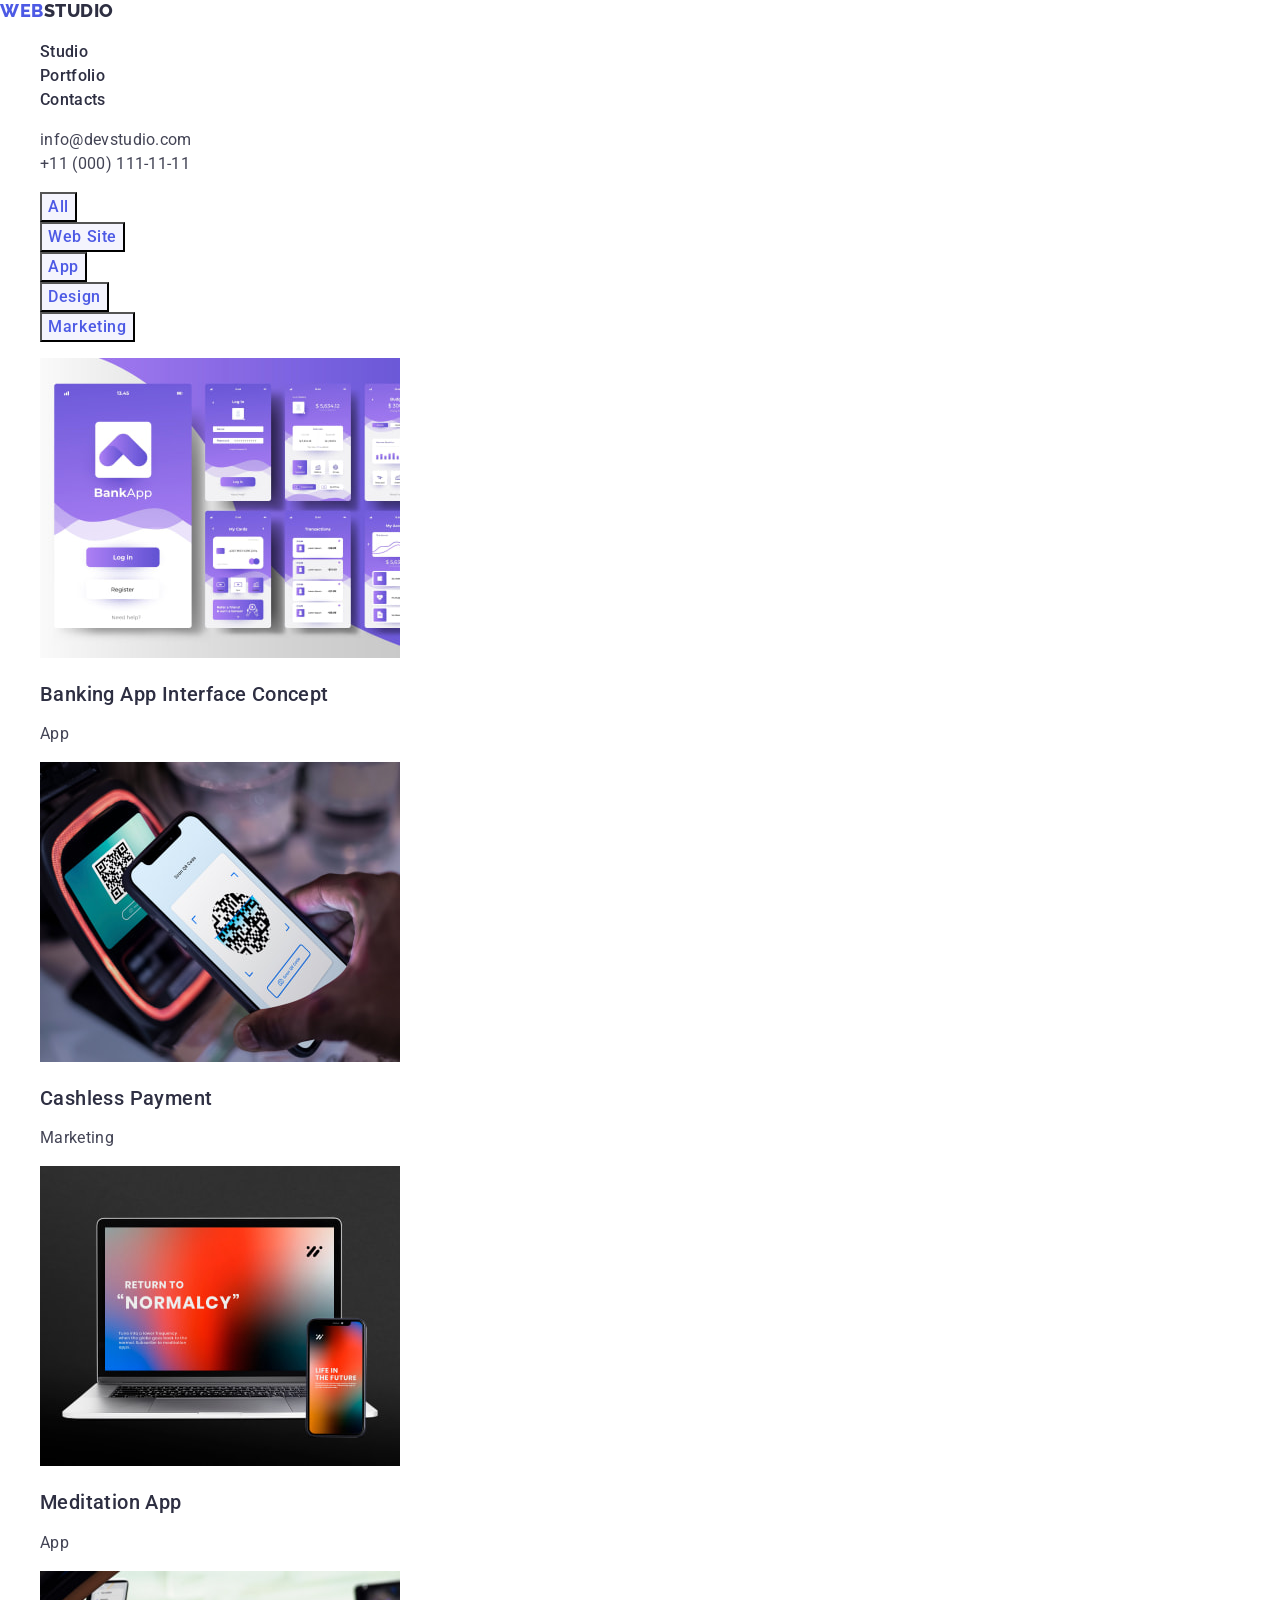
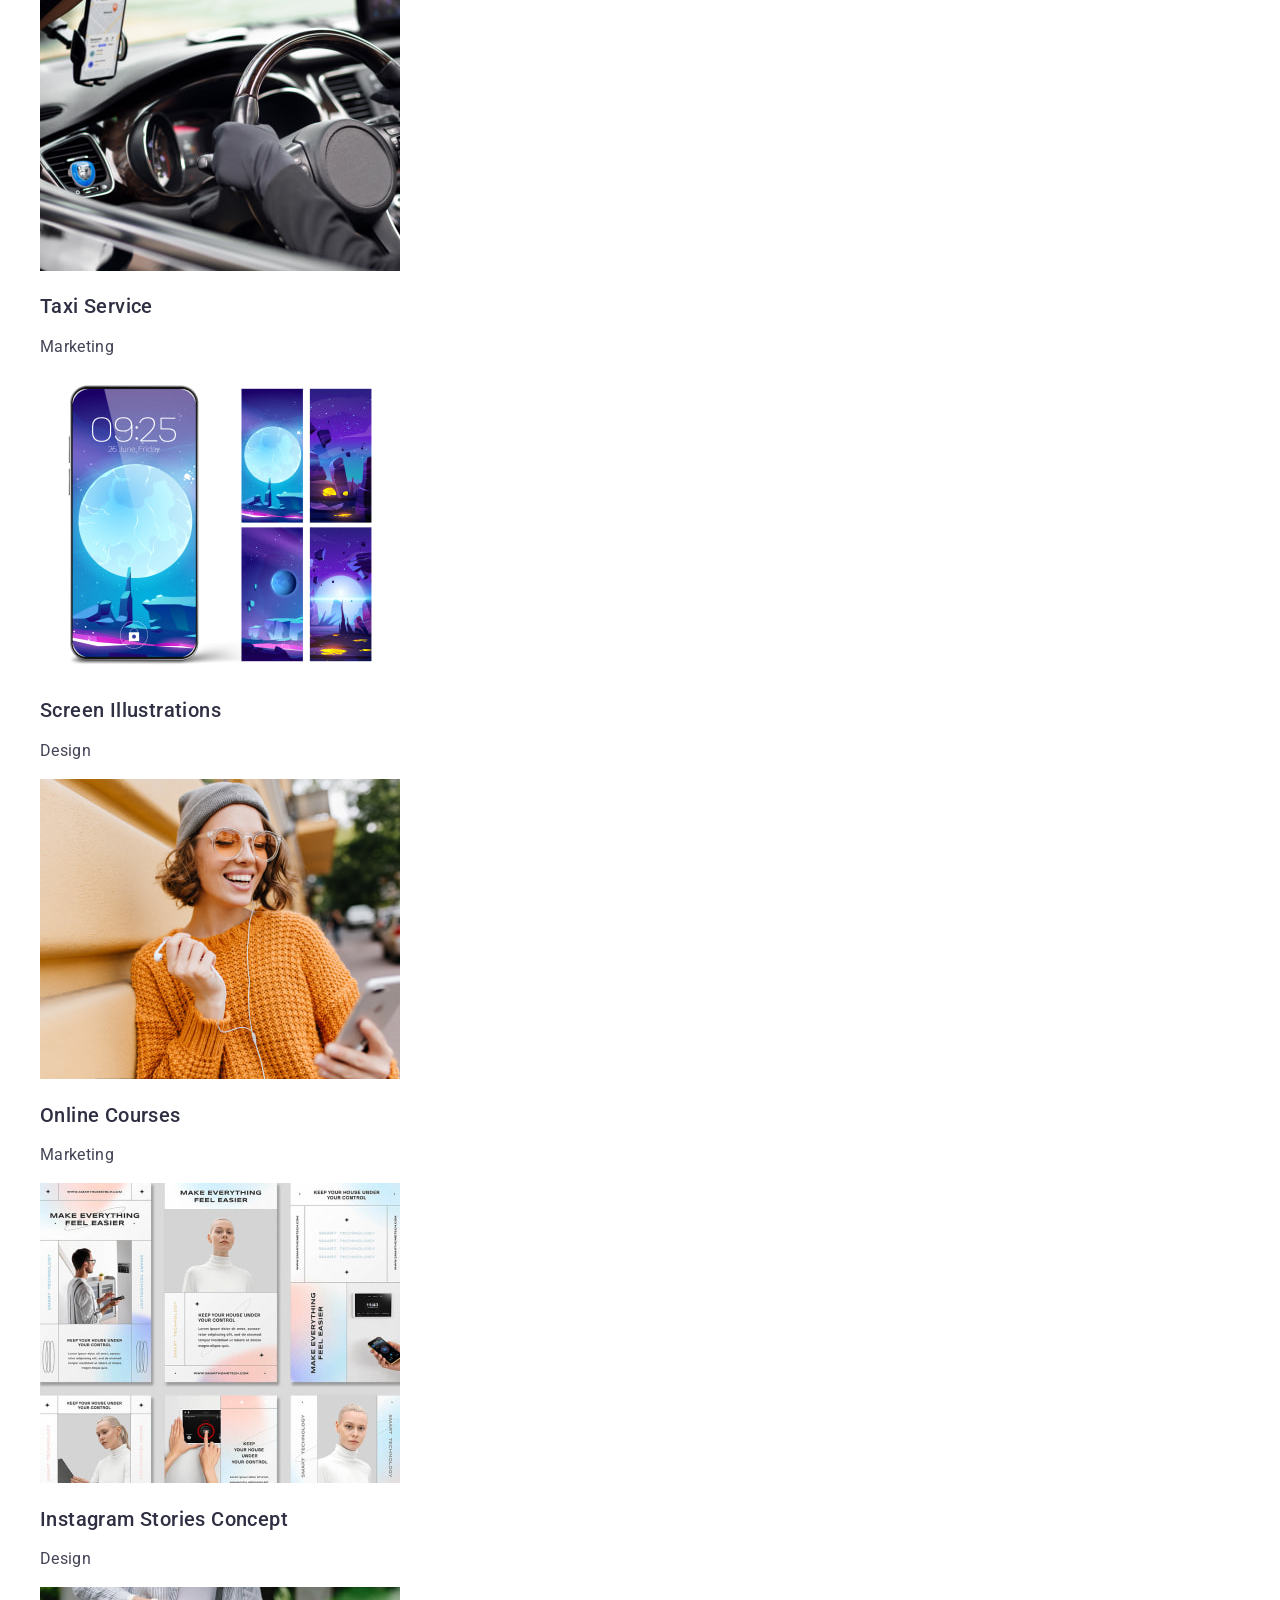
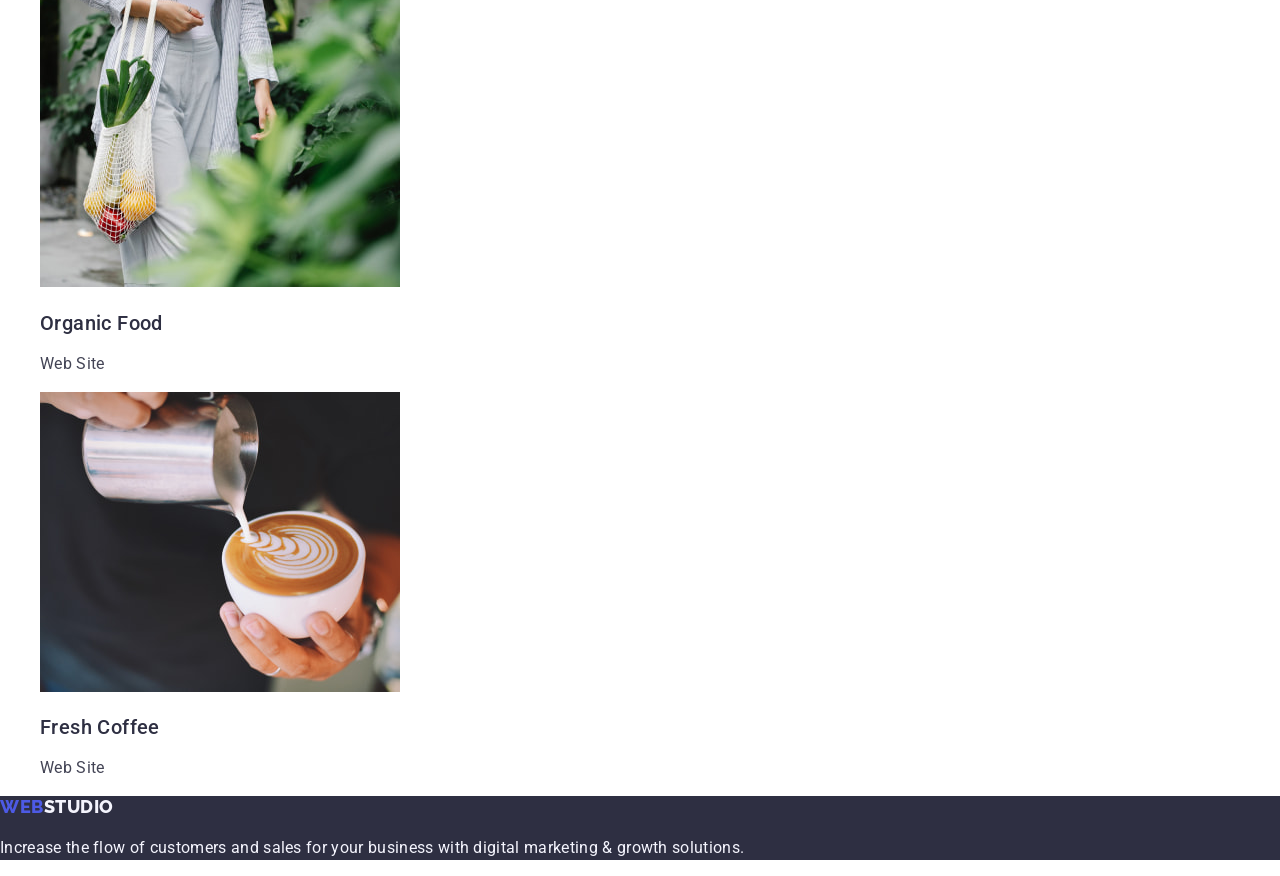
==== portfolio.html @ f087f3bf "Initial commit" ====
<!DOCTYPE html>
<html lang="en">
  <head>
    <meta charset="UTF-8" />
    <meta http-equiv="X-UA-Compatible" content="IE=edge" />
    <meta name="viewport" content="width=device-width, initial-scale=1.0" />
    <meta name="description" content="Effective Solutions for Your Business" />

    <!-- User fonts -->
    <link rel="preconnect" href="https://fonts.googleapis.com" />
    <link rel="preconnect" href="https://fonts.gstatic.com" crossorigin />
    <link
      href="https://fonts.googleapis.com/css2?family=Raleway:wght@800&family=Roboto:wght@400;500;700;900&display=swap"
      rel="stylesheet"
    />

    <!-- Normailzer -->
    <!-- Check !!! -->
    <link
      rel="stylesheet"
      href="https://cdn.jsdelivr.net/npm/modern-normalize@1.1.0/modern-normalize.min.css"
    />

    <!-- User styles -->
    <link rel="stylesheet" href="./css/styles.css" />
    <title>WebStudio</title>
  </head>

  <body>
    <!-- Header section-->
    <header class="header">
      <nav class="header-nav">
        <!-- Logo -->
        <a class="header-logo link" href="./index.html"
          >Web<span class="header-logo-accent">Studio</span></a
        >
        <!-- Menu -->
        <ul class="header-nav-list list">
          <li class="header-nav-item">
            <a class="header-nav-link link" href="./index.html">Studio</a>
          </li>
          <li class="header-nav-item">
            <a class="header-nav-link link" href="./portfolio.html"
              >Portfolio</a
            >
          </li>
          <li class="header-nav-item">
            <a class="header-nav-link link" href="">Contacts</a>
          </li>
        </ul>
      </nav>
      <!-- Contacts -->
      <address class="header-adress">
        <ul class="header-adress-list list">
          <li class="header-adress-item">
            <a class="header-adress-link link" href="mailto:info@devstudio.com"
              >info@devstudio.com</a
            >
          </li>
          <li class="header-adress-item">
            <a class="header-adress-link link" href="tel:+110001111111"
              >+11 (000) 111-11-11</a
            >
          </li>
        </ul>
      </address>
    </header>

    <main>
      <!-- Portfolio section -->
      <section class="portfolio">
        <h1 class="portfolio-title" hidden>Our portfolio</h1>
        <!-- Filter -->
        <ul class="filter-list list">
          <li class="filter-item">
            <button class="filter-button button" type="button">All</button>
          </li>
          <li class="filter-item">
            <button class="filter-button button" type="button">Web Site</button>
          </li>
          <li class="filter-item">
            <button class="filter-button button" type="button">App</button>
          </li>
          <li class="filter-item">
            <button class="filter-button button" type="button">Design</button>
          </li>
          <li class="filter-item">
            <button class="filter-button button" type="button">
              Marketing
            </button>
          </li>
        </ul>

        <!-- Cases -->
        <ul class="portfolio-list list">
          <!-- 1 -->
          <li class="portfolio-item">
            <a class="portfolio-link link" href="">
              <img
                class="portfolio-img"
                src="./images/portfolio/img-1.jpg"
                alt="Banking app interface concept"
                width="360"
                height="300"
              />
              <h2 class="portfolio-item-title">
                Banking App Interface Concept
              </h2>
              <p class="portfolio-item-text">App</p>
            </a>
          </li>
          <!-- 2 -->
          <li class="portfolio-item">
            <a class="portfolio-link link" href="">
              <img
                class="portfolio-img"
                src="./images/portfolio/img-2.jpg"
                alt="Scaning qr code for payment"
                width="360"
                height="300"
              />
              <h2 class="portfolio-item-title">Cashless Payment</h2>
              <p class="portfolio-item-text">Marketing</p>
            </a>
          </li>
          <!-- 3 -->
          <li class="portfolio-item">
            <a class="portfolio-link link" href="">
              <img
                class="portfolio-img"
                src="./images/portfolio/img-3.jpg"
                alt="Laptop and mobile with normalcy app"
                width="360"
                height="300"
              />
              <h2 class="portfolio-item-title">Meditation App</h2>
              <p class="portfolio-item-text">App</p>
            </a>
          </li>
          <!-- 4 -->
          <li class="portfolio-item">
            <a class="portfolio-link link" href="">
              <img
                class="portfolio-img"
                src="./images/portfolio/img-4.jpg"
                alt="Texi driver holding wheel"
                width="360"
                height="300"
              />
              <h2 class="portfolio-item-title">Taxi Service</h2>
              <p class="portfolio-item-text">Marketing</p>
            </a>
          </li>
          <!-- 5 -->
          <li class="portfolio-item">
            <a class="portfolio-link link" href="">
              <img
                class="portfolio-img"
                src="./images/portfolio/img-5.jpg"
                alt="Mobile phone and four screen illustrations"
                width="360"
                height="300"
              />
              <h2 class="portfolio-item-title">Screen Illustrations</h2>
              <p class="portfolio-item-text">Design</p>
            </a>
          </li>
          <!-- 6 -->
          <li class="portfolio-item">
            <a class="portfolio-link link" href="">
              <img
                class="portfolio-img"
                src="./images/portfolio/img-6.jpg"
                alt="Girl with mobile and earphones"
                width="360"
                height="300"
              />
              <h2 class="portfolio-item-title">Online Courses</h2>
              <p class="portfolio-item-text">Marketing</p>
            </a>
          </li>
          <!-- 7 -->
          <li class="portfolio-item">
            <a class="portfolio-link link" href="">
              <img
                class="portfolio-img"
                src="./images/portfolio/img-7.jpg"
                alt="Instagram Stories Concept"
                width="360"
                height="300"
              />
              <h2 class="portfolio-item-title">Instagram Stories Concept</h2>
              <p class="portfolio-item-text">Design</p>
            </a>
          </li>
          <!-- 8 -->
          <li class="portfolio-item">
            <a class="portfolio-link link" href="">
              <img
                class="portfolio-img"
                src="./images/portfolio/img-8.jpg"
                alt="Wooman with bag full of fruits"
                width="360"
                height="300"
              />
              <h2 class="portfolio-item-title">Organic Food</h2>
              <p class="portfolio-item-text">Web Site</p>
            </a>
          </li>
          <!-- 9 -->
          <li class="portfolio-item">
            <a class="portfolio-link link" href="">
              <img
                class="portfolio-img"
                src="./images/portfolio/img-9.jpg"
                alt="Barista pouring milk to late"
                width="360"
                height="300"
              />
              <h2 class="portfolio-item-title">Fresh Coffee</h2>
              <p class="portfolio-item-text">Web Site</p>
            </a>
          </li>
        </ul>
      </section>
    </main>

    <!-- Footer section -->
    <footer class="footer">
      <a class="footer-logo link" href="./index.html"
        >Web<span class="footer-logo-accent">Studio</span></a
      >
      <p class="footer-text">
        Increase the flow of customers and sales for your business with digital
        marketing & growth solutions.
      </p>
    </footer>
  </body>
</html>
---- css/styles.css ----
:root {
  /* Primary brand */
  --iris-color: #4d5ae5;
  /* Pressed state */
  --ocean-color: #404bbf;
  /* Dark */
  --navy-blue-color: #2e2f42;
  /* Success */
  --green-color: #31d0aa;
  /* Text */
  --slate-color: #434455;
  /* Subtle text */
  --light-slate-color: #8e8f99;
  /* Accent */
  --cornflower-color: #e7e9fc;
  /* Light */
  --cloud-color: #f4f4fd;
  /* Modal overlay */
  --navy-blue-modal-color: #2e2f4266;
  /* Hero background */
  --gray-color: #2e2f42b2;
  /* Whote background */
  --white-color: #ffffff;
  /* Nodal background */
  --dairy-color: #fcfcfc;
  /* --main-font-size: 16px; */
  --main-line-height: 1.5;
}

/**
  |============================
  | General
  |============================
*/

body {
  font-family: 'Roboto', sans-serif;
  background-color: var(--white-color);
  color: var(--slate-color);
  /* font-size: var(--main-font-size); */
  line-height: var(--main-line-height);
}

.list {
  list-style: none;
}

.link {
  text-decoration: none;
  color: currentColor;
}

address {
  font-style: normal;
}

.button {
  font-family: inherit;
  line-height: var(--main-line-height);
  cursor: pointer;
}

/**
  |============================
  | Header
  |============================
*/

/* .header {
} */

.header-logo {
  font-family: 'Raleway', sans-serif;
  font-weight: 800;
  font-size: 18px;
  line-height: 1.17;
  letter-spacing: 0.03em;
  text-transform: uppercase;
  color: var(--iris-color);
}

.header-logo-accent {
  color: var(--navy-blue-color);
}

/* .header-nav {
} */

/* .header-nav-list {
} */

/* .header-nav-item {
} */

.header-nav-link {
  font-weight: 500;
  letter-spacing: 0.02em;
  color: var(--navy-blue-color);
}

.header-nav-link:hover,
.header-nav-link:focus {
  color: var(--ocean-color);
}

/* .header-adress-list {
} */

/* .header-adress-item {
} */

.header-adress-link {
  letter-spacing: 0.02em;
}

.header-adress-link:hover,
.header-adress-link:focus {
  color: var(--ocean-color);
}

/**
  |============================
  | Hero section
  |============================
*/

.hero {
  background-color: var(--navy-blue-color);
  color: var(--white-color);
}

.hero-title {
  font-size: 56px;
  line-height: 1.07;
  text-align: center;
  letter-spacing: 0.02em;
}

.hero-button {
  background-color: var(--iris-color);
  font-weight: 500;
  letter-spacing: 0.04em;
  color: inherit;
}

.hero-button:hover,
.hero-button:focus {
  background-color: var(--ocean-color);
}

/**
  |============================
  | Advantages section
  |============================
*/

/* .advantages {
} */

/* .advantages-title {
} */

/* .advantages-list {
} */

/* .advantages-item {
} */

.advantages-item-title {
  font-weight: 500;
  font-size: 20px;
  line-height: 1.2;
  letter-spacing: 0.02em;
  color: var(--navy-blue-color);
}

.advantages-item-text {
  letter-spacing: 0.02em;
}

/**
  |============================
  | What are we doing section
  |============================
*/

/* .selection {
} */

.selection-title {
  font-size: 36px;
  line-height: 1.11;
  text-align: center;
  text-transform: capitalize;
  letter-spacing: 0.02em;
  color: var(--navy-blue-color);
}

/* .selection-list {
} */

/* .selection-item {
} */

/* .selection-img {
} */

/* .portfilio-item {
} */

/**
  |============================
  | Contacts section
  |============================
*/

.contacts {
  background-color: var(--cloud-color);
}

.contacts-title {
  font-size: 36px;
  line-height: 1.11;
  text-align: center;
  text-transform: capitalize;
  letter-spacing: 0.02em;
  color: var(--navy-blue-color);
}

/* .contacts-list {
} */

.contacts-item {
  background-color: var(--white-color);
}

/* .contacts-img {
} */

.contacts-name {
  font-weight: 500;
  font-size: 20px;
  line-height: 1.2;
  text-align: center;
  letter-spacing: 0.02em;
  color: var(--navy-blue-color);
}

.contacts-position {
  text-align: center;
  letter-spacing: 0.02em;
}

/**
  |============================
  | Footer section
  |============================
*/

.footer {
  background-color: var(--navy-blue-color);
}

.footer-logo {
  font-family: 'Raleway', sans-serif;
  font-weight: 800;
  font-size: 18px;
  line-height: 1.17;
  letter-spacing: 0.03em;
  text-transform: uppercase;
  color: var(--iris-color);
}

.footer-logo-accent {
  color: var(--cloud-color);
}

.footer-text {
  letter-spacing: 0.02em;
  color: var(--cloud-color);
}

/**
  |============================
  | Portfolio section
  |============================
*/

/**
  |============================
  | Filter
  |============================
*/

/* .filter-list {
} */

/* .filter-item {
} */

.filter-button {
  background-color: var(--cloud-color);
  font-weight: 500;
  letter-spacing: 0.04em;
  color: var(--iris-color);
}

.filter-button:hover,
.filter-button:focus {
  background-color: var(--ocean-color);
  color: var(--white-color);
}

/**
  |============================
  | Cases
  |============================
*/

/* .portfolio-list {
} */

/* .portfolio-item {
} */

/* .portfolio-img {
} */

.portfolio-item-title {
  font-weight: 500;
  font-size: 20px;
  line-height: 1.2;
  letter-spacing: 0.02em;
  color: var(--navy-blue-color);
}

.portfolio-item-text {
  letter-spacing: 0.02em;
}
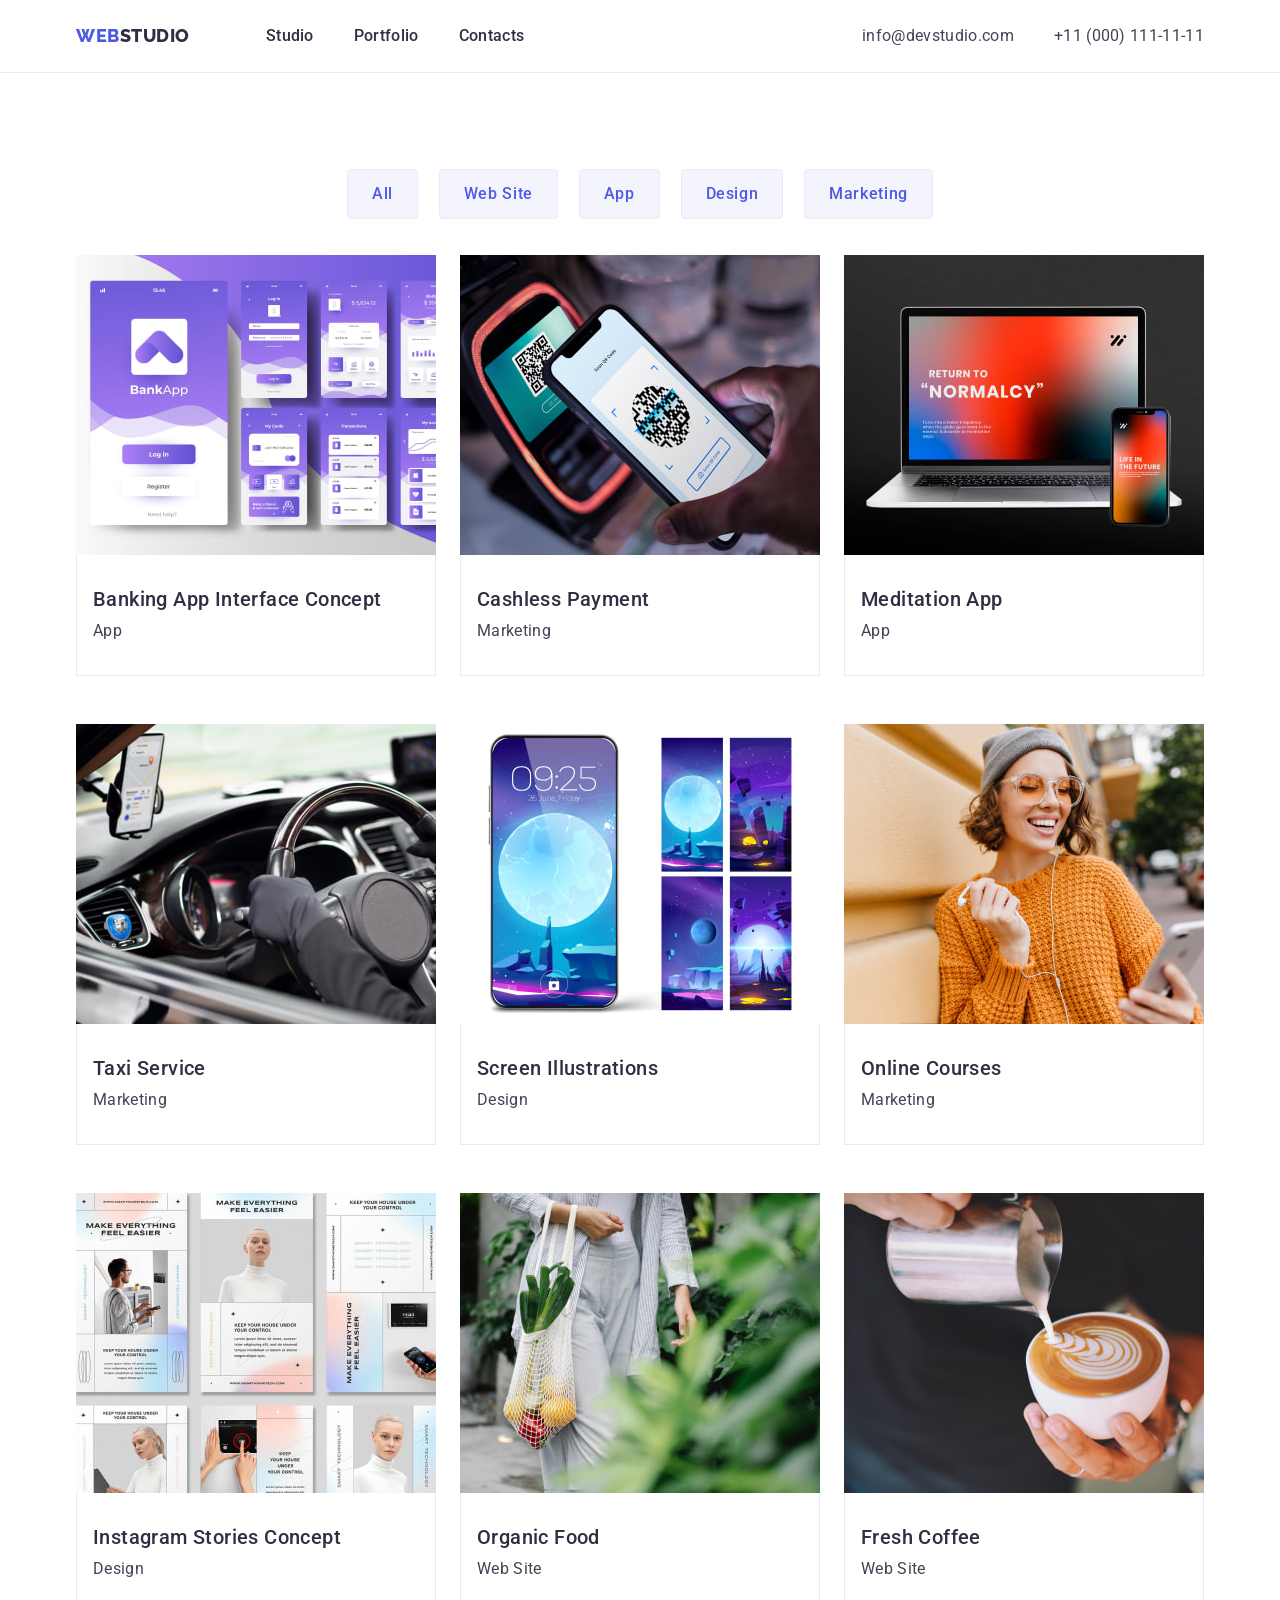
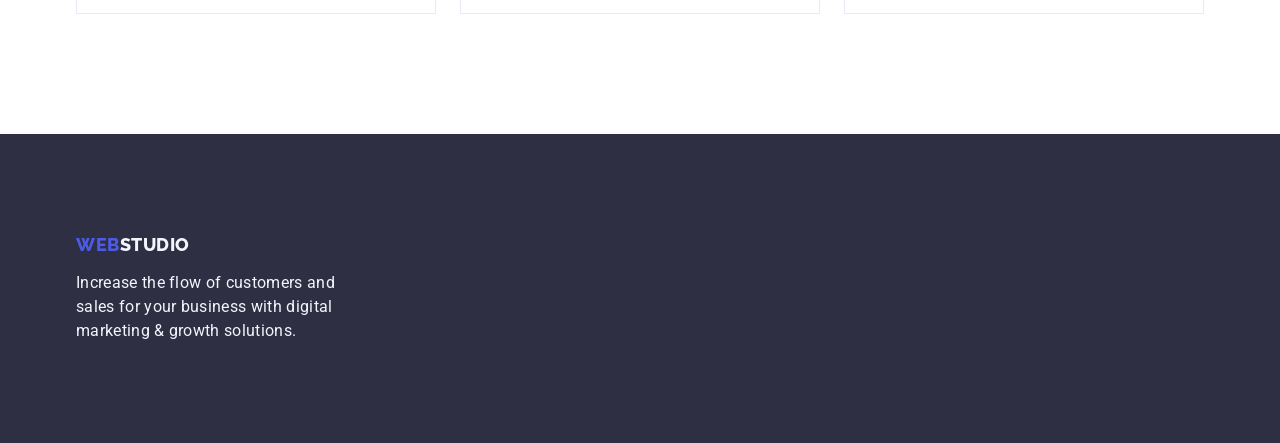
==== commit 193b7c95: "ver1" ====
--- a/portfolio.html
+++ b/portfolio.html
@@ -15,7 +15,6 @@
     />
 
     <!-- Normailzer -->
-    <!-- Check !!! -->
     <link
       rel="stylesheet"
       href="https://cdn.jsdelivr.net/npm/modern-normalize@1.1.0/modern-normalize.min.css"
@@ -29,211 +28,240 @@
   <body>
     <!-- Header section-->
     <header class="header">
-      <nav class="header-nav">
-        <!-- Logo -->
-        <a class="header-logo link" href="./index.html"
-          >Web<span class="header-logo-accent">Studio</span></a
-        >
-        <!-- Menu -->
-        <ul class="header-nav-list list">
-          <li class="header-nav-item">
-            <a class="header-nav-link link" href="./index.html">Studio</a>
-          </li>
-          <li class="header-nav-item">
-            <a class="header-nav-link link" href="./portfolio.html"
-              >Portfolio</a
-            >
-          </li>
-          <li class="header-nav-item">
-            <a class="header-nav-link link" href="">Contacts</a>
-          </li>
-        </ul>
-      </nav>
-      <!-- Contacts -->
-      <address class="header-adress">
-        <ul class="header-adress-list list">
-          <li class="header-adress-item">
-            <a class="header-adress-link link" href="mailto:info@devstudio.com"
-              >info@devstudio.com</a
-            >
-          </li>
-          <li class="header-adress-item">
-            <a class="header-adress-link link" href="tel:+110001111111"
-              >+11 (000) 111-11-11</a
-            >
-          </li>
-        </ul>
-      </address>
+      <div class="header-container container">
+        <nav class="header-nav">
+          <!-- Logo -->
+          <a class="header-logo link" href="./index.html"
+            >Web<span class="header-logo-accent">Studio</span></a
+          >
+          <!-- Menu -->
+          <ul class="header-nav-list list">
+            <li class="header-nav-item">
+              <a class="header-nav-link link" href="./index.html">Studio</a>
+            </li>
+            <li class="header-nav-item">
+              <a class="header-nav-link link" href="./portfolio.html"
+                >Portfolio</a
+              >
+            </li>
+            <li class="header-nav-item">
+              <a class="header-nav-link link" href="">Contacts</a>
+            </li>
+          </ul>
+        </nav>
+        <!-- Contacts -->
+        <address class="header-adress">
+          <ul class="header-adress-list list">
+            <li class="header-adress-item">
+              <a
+                class="header-adress-link link"
+                href="mailto:info@devstudio.com"
+                >info@devstudio.com</a
+              >
+            </li>
+            <li class="header-adress-item">
+              <a class="header-adress-link link" href="tel:+110001111111"
+                >+11 (000) 111-11-11</a
+              >
+            </li>
+          </ul>
+        </address>
+      </div>
     </header>
 
     <main>
       <!-- Portfolio section -->
       <section class="portfolio">
-        <h1 class="portfolio-title" hidden>Our portfolio</h1>
-        <!-- Filter -->
-        <ul class="filter-list list">
-          <li class="filter-item">
-            <button class="filter-button button" type="button">All</button>
-          </li>
-          <li class="filter-item">
-            <button class="filter-button button" type="button">Web Site</button>
-          </li>
-          <li class="filter-item">
-            <button class="filter-button button" type="button">App</button>
-          </li>
-          <li class="filter-item">
-            <button class="filter-button button" type="button">Design</button>
-          </li>
-          <li class="filter-item">
-            <button class="filter-button button" type="button">
-              Marketing
-            </button>
-          </li>
-        </ul>
-
-        <!-- Cases -->
-        <ul class="portfolio-list list">
-          <!-- 1 -->
-          <li class="portfolio-item">
-            <a class="portfolio-link link" href="">
-              <img
-                class="portfolio-img"
-                src="./images/portfolio/img-1.jpg"
-                alt="Banking app interface concept"
-                width="360"
-                height="300"
-              />
-              <h2 class="portfolio-item-title">
-                Banking App Interface Concept
-              </h2>
-              <p class="portfolio-item-text">App</p>
-            </a>
-          </li>
-          <!-- 2 -->
-          <li class="portfolio-item">
-            <a class="portfolio-link link" href="">
-              <img
-                class="portfolio-img"
-                src="./images/portfolio/img-2.jpg"
-                alt="Scaning qr code for payment"
-                width="360"
-                height="300"
-              />
-              <h2 class="portfolio-item-title">Cashless Payment</h2>
-              <p class="portfolio-item-text">Marketing</p>
-            </a>
-          </li>
-          <!-- 3 -->
-          <li class="portfolio-item">
-            <a class="portfolio-link link" href="">
-              <img
-                class="portfolio-img"
-                src="./images/portfolio/img-3.jpg"
-                alt="Laptop and mobile with normalcy app"
-                width="360"
-                height="300"
-              />
-              <h2 class="portfolio-item-title">Meditation App</h2>
-              <p class="portfolio-item-text">App</p>
-            </a>
-          </li>
-          <!-- 4 -->
-          <li class="portfolio-item">
-            <a class="portfolio-link link" href="">
-              <img
-                class="portfolio-img"
-                src="./images/portfolio/img-4.jpg"
-                alt="Texi driver holding wheel"
-                width="360"
-                height="300"
-              />
-              <h2 class="portfolio-item-title">Taxi Service</h2>
-              <p class="portfolio-item-text">Marketing</p>
-            </a>
-          </li>
-          <!-- 5 -->
-          <li class="portfolio-item">
-            <a class="portfolio-link link" href="">
-              <img
-                class="portfolio-img"
-                src="./images/portfolio/img-5.jpg"
-                alt="Mobile phone and four screen illustrations"
-                width="360"
-                height="300"
-              />
-              <h2 class="portfolio-item-title">Screen Illustrations</h2>
-              <p class="portfolio-item-text">Design</p>
-            </a>
-          </li>
-          <!-- 6 -->
-          <li class="portfolio-item">
-            <a class="portfolio-link link" href="">
-              <img
-                class="portfolio-img"
-                src="./images/portfolio/img-6.jpg"
-                alt="Girl with mobile and earphones"
-                width="360"
-                height="300"
-              />
-              <h2 class="portfolio-item-title">Online Courses</h2>
-              <p class="portfolio-item-text">Marketing</p>
-            </a>
-          </li>
-          <!-- 7 -->
-          <li class="portfolio-item">
-            <a class="portfolio-link link" href="">
-              <img
-                class="portfolio-img"
-                src="./images/portfolio/img-7.jpg"
-                alt="Instagram Stories Concept"
-                width="360"
-                height="300"
-              />
-              <h2 class="portfolio-item-title">Instagram Stories Concept</h2>
-              <p class="portfolio-item-text">Design</p>
-            </a>
-          </li>
-          <!-- 8 -->
-          <li class="portfolio-item">
-            <a class="portfolio-link link" href="">
-              <img
-                class="portfolio-img"
-                src="./images/portfolio/img-8.jpg"
-                alt="Wooman with bag full of fruits"
-                width="360"
-                height="300"
-              />
-              <h2 class="portfolio-item-title">Organic Food</h2>
-              <p class="portfolio-item-text">Web Site</p>
-            </a>
-          </li>
-          <!-- 9 -->
-          <li class="portfolio-item">
-            <a class="portfolio-link link" href="">
-              <img
-                class="portfolio-img"
-                src="./images/portfolio/img-9.jpg"
-                alt="Barista pouring milk to late"
-                width="360"
-                height="300"
-              />
-              <h2 class="portfolio-item-title">Fresh Coffee</h2>
-              <p class="portfolio-item-text">Web Site</p>
-            </a>
-          </li>
-        </ul>
+        <div class="portfolio-container container">
+          <h1 class="portfolio-title visually-hidden">Our portfolio</h1>
+          <!-- Filter -->
+          <ul class="filter-list list">
+            <li class="filter-item">
+              <button class="filter-button button" type="button">All</button>
+            </li>
+            <li class="filter-item">
+              <button class="filter-button button" type="button">
+                Web Site
+              </button>
+            </li>
+            <li class="filter-item">
+              <button class="filter-button button" type="button">App</button>
+            </li>
+            <li class="filter-item">
+              <button class="filter-button button" type="button">Design</button>
+            </li>
+            <li class="filter-item">
+              <button class="filter-button button" type="button">
+                Marketing
+              </button>
+            </li>
+          </ul>
+          <!-- Cases -->
+          <ul class="portfolio-list list">
+            <!-- 1 -->
+            <li class="portfolio-item">
+              <a class="portfolio-link link" href="">
+                <img
+                  class="portfolio-img"
+                  src="./images/portfolio/img-1.jpg"
+                  alt="Banking app interface concept"
+                  width="360"
+                  height="300"
+                />
+                <div class="portfolio-caption">
+                  <h2 class="portfolio-item-title">
+                    Banking App Interface Concept
+                  </h2>
+                  <p class="portfolio-item-text">App</p>
+                </div>
+              </a>
+            </li>
+            <!-- 2 -->
+            <li class="portfolio-item">
+              <a class="portfolio-link link" href="">
+                <img
+                  class="portfolio-img"
+                  src="./images/portfolio/img-2.jpg"
+                  alt="Scaning qr code for payment"
+                  width="360"
+                  height="300"
+                />
+                <div class="portfolio-caption">
+                  <h2 class="portfolio-item-title">Cashless Payment</h2>
+                  <p class="portfolio-item-text">Marketing</p>
+                </div>
+              </a>
+            </li>
+            <!-- 3 -->
+            <li class="portfolio-item">
+              <a class="portfolio-link link" href="">
+                <img
+                  class="portfolio-img"
+                  src="./images/portfolio/img-3.jpg"
+                  alt="Laptop and mobile with normalcy app"
+                  width="360"
+                  height="300"
+                />
+                <div class="portfolio-caption">
+                  <h2 class="portfolio-item-title">Meditation App</h2>
+                  <p class="portfolio-item-text">App</p>
+                </div>
+              </a>
+            </li>
+            <!-- 4 -->
+            <li class="portfolio-item">
+              <a class="portfolio-link link" href="">
+                <img
+                  class="portfolio-img"
+                  src="./images/portfolio/img-4.jpg"
+                  alt="Texi driver holding wheel"
+                  width="360"
+                  height="300"
+                />
+                <div class="portfolio-caption">
+                  <h2 class="portfolio-item-title">Taxi Service</h2>
+                  <p class="portfolio-item-text">Marketing</p>
+                </div>
+              </a>
+            </li>
+            <!-- 5 -->
+            <li class="portfolio-item">
+              <a class="portfolio-link link" href="">
+                <img
+                  class="portfolio-img"
+                  src="./images/portfolio/img-5.jpg"
+                  alt="Mobile phone and four screen illustrations"
+                  width="360"
+                  height="300"
+                />
+                <div class="portfolio-caption">
+                  <h2 class="portfolio-item-title">Screen Illustrations</h2>
+                  <p class="portfolio-item-text">Design</p>
+                </div>
+              </a>
+            </li>
+            <!-- 6 -->
+            <li class="portfolio-item">
+              <a class="portfolio-link link" href="">
+                <img
+                  class="portfolio-img"
+                  src="./images/portfolio/img-6.jpg"
+                  alt="Girl with mobile and earphones"
+                  width="360"
+                  height="300"
+                />
+                <div class="portfolio-caption">
+                  <h2 class="portfolio-item-title">Online Courses</h2>
+                  <p class="portfolio-item-text">Marketing</p>
+                </div>
+              </a>
+            </li>
+            <!-- 7 -->
+            <li class="portfolio-item">
+              <a class="portfolio-link link" href="">
+                <img
+                  class="portfolio-img"
+                  src="./images/portfolio/img-7.jpg"
+                  alt="Instagram Stories Concept"
+                  width="360"
+                  height="300"
+                />
+                <div class="portfolio-caption">
+                  <h2 class="portfolio-item-title">
+                    Instagram Stories Concept
+                  </h2>
+                  <p class="portfolio-item-text">Design</p>
+                </div>
+              </a>
+            </li>
+            <!-- 8 -->
+            <li class="portfolio-item">
+              <a class="portfolio-link link" href="">
+                <img
+                  class="portfolio-img"
+                  src="./images/portfolio/img-8.jpg"
+                  alt="Wooman with bag full of fruits"
+                  width="360"
+                  height="300"
+                />
+                <div class="portfolio-caption">
+                  <h2 class="portfolio-item-title">Organic Food</h2>
+                  <p class="portfolio-item-text">Web Site</p>
+                </div>
+              </a>
+            </li>
+            <!-- 9 -->
+            <li class="portfolio-item">
+              <a class="portfolio-link link" href="">
+                <img
+                  class="portfolio-img"
+                  src="./images/portfolio/img-9.jpg"
+                  alt="Barista pouring milk to late"
+                  width="360"
+                  height="300"
+                />
+                <div class="portfolio-caption">
+                  <h2 class="portfolio-item-title">Fresh Coffee</h2>
+                  <p class="portfolio-item-text">Web Site</p>
+                </div>
+              </a>
+            </li>
+          </ul>
+        </div>
       </section>
     </main>
 
     <!-- Footer section -->
     <footer class="footer">
-      <a class="footer-logo link" href="./index.html"
-        >Web<span class="footer-logo-accent">Studio</span></a
-      >
-      <p class="footer-text">
-        Increase the flow of customers and sales for your business with digital
-        marketing & growth solutions.
-      </p>
+      <div class="footer-container container">
+        <a class="footer-logo link" href="./index.html"
+          >Web<span class="footer-logo-accent">Studio</span></a
+        >
+        <p class="footer-text">
+          Increase the flow of customers and sales for your business with
+          digital marketing & growth solutions.
+        </p>
+      </div>
     </footer>
   </body>
 </html>
--- a/css/styles.css
+++ b/css/styles.css
@@ -41,17 +41,35 @@
   line-height: var(--main-line-height);
 }
 
+h1,
+h2,
+h3,
+h4,
+h5,
+h6,
+p {
+  margin-top: 0;
+  margin-bottom: 0;
+}
+
+address {
+  font-style: normal;
+}
+
+img {
+  display: block;
+}
+
 .list {
   list-style: none;
+  margin-top: 0;
+  margin-bottom: 0;
+  padding-left: 0;
 }
 
 .link {
   text-decoration: none;
   color: currentColor;
-}
-
-address {
-  font-style: normal;
 }
 
 .button {
@@ -60,14 +78,41 @@
   cursor: pointer;
 }
 
+.container {
+  width: 1158px;
+  padding: 0 15px;
+  margin: 0 auto;
+}
+
+.visually-hidden {
+  position: absolute;
+  width: 1px;
+  height: 1px;
+  margin: -1px;
+  border: 0;
+  padding: 0;
+  white-space: nowrap;
+  clip-path: inset(100%);
+  clip: rect(0 0 0 0);
+  overflow: hidden;
+}
+
 /**
   |============================
   | Header
   |============================
 */
 
-/* .header {
-} */
+.header {
+  padding: 24px 0;
+  border-bottom: 1px solid var(--cornflower-color);
+}
+
+.header-container {
+  display: flex;
+  justify-content: space-between;
+  align-items: center;
+}
 
 .header-logo {
   font-family: 'Raleway', sans-serif;
@@ -77,17 +122,23 @@
   letter-spacing: 0.03em;
   text-transform: uppercase;
   color: var(--iris-color);
+  margin-right: 76px;
 }
 
 .header-logo-accent {
   color: var(--navy-blue-color);
 }
 
-/* .header-nav {
-} */
-
-/* .header-nav-list {
-} */
+.header-nav {
+  display: flex;
+  align-items: center;
+}
+
+.header-nav-list {
+  display: flex;
+  gap: 40px;
+  align-items: center;
+}
 
 /* .header-nav-item {
 } */
@@ -103,8 +154,11 @@
   color: var(--ocean-color);
 }
 
-/* .header-adress-list {
-} */
+.header-adress-list {
+  display: flex;
+  gap: 40px;
+  align-items: center;
+}
 
 /* .header-adress-item {
 } */
@@ -127,6 +181,7 @@
 .hero {
   background-color: var(--navy-blue-color);
   color: var(--white-color);
+  padding: 188px 0;
 }
 
 .hero-title {
@@ -134,6 +189,10 @@
   line-height: 1.07;
   text-align: center;
   letter-spacing: 0.02em;
+  width: 496px;
+  margin-left: auto;
+  margin-right: auto;
+  margin-bottom: 48px;
 }
 
 .hero-button {
@@ -141,6 +200,12 @@
   font-weight: 500;
   letter-spacing: 0.04em;
   color: inherit;
+  display: block;
+  margin-left: auto;
+  margin-right: auto;
+  padding: 16px 32px;
+  border: 0;
+  border-radius: 4px;
 }
 
 .hero-button:hover,
@@ -154,17 +219,25 @@
   |============================
 */
 
-/* .advantages {
-} */
+.advantages {
+  padding-top: 120px;
+  padding-bottom: 120px;
+}
+
+/* .advantages-container {
+  } */
 
 /* .advantages-title {
 } */
 
-/* .advantages-list {
-} */
-
-/* .advantages-item {
-} */
+.advantages-list {
+  display: flex;
+  justify-content: space-between;
+}
+
+.advantages-item {
+  width: 264px;
+}
 
 .advantages-item-title {
   font-weight: 500;
@@ -172,6 +245,7 @@
   line-height: 1.2;
   letter-spacing: 0.02em;
   color: var(--navy-blue-color);
+  margin-bottom: 8px;
 }
 
 .advantages-item-text {
@@ -184,8 +258,9 @@
   |============================
 */
 
-/* .selection {
-} */
+.selection {
+  padding-bottom: 120px;
+}
 
 .selection-title {
   font-size: 36px;
@@ -194,10 +269,13 @@
   text-transform: capitalize;
   letter-spacing: 0.02em;
   color: var(--navy-blue-color);
-}
-
-/* .selection-list {
-} */
+  margin-bottom: 72px;
+}
+
+.selection-list {
+  display: flex;
+  justify-content: space-between;
+}
 
 /* .selection-item {
 } */
@@ -210,43 +288,53 @@
 
 /**
   |============================
-  | Contacts section
-  |============================
-*/
-
-.contacts {
+  | Team section
+  |============================
+*/
+
+.team {
   background-color: var(--cloud-color);
-}
-
-.contacts-title {
+  padding-top: 120px;
+  padding-bottom: 120px;
+}
+
+.team-title {
   font-size: 36px;
   line-height: 1.11;
   text-align: center;
   text-transform: capitalize;
   letter-spacing: 0.02em;
   color: var(--navy-blue-color);
-}
-
-/* .contacts-list {
-} */
-
-.contacts-item {
+  margin-bottom: 72px;
+}
+
+.team-list {
+  display: flex;
+  justify-content: space-between;
+}
+
+.team-item {
   background-color: var(--white-color);
 }
 
-/* .contacts-img {
-} */
-
-.contacts-name {
+.team-img {
+}
+
+.team-caption {
+  padding: 32px 16px;
+}
+
+.team-name {
   font-weight: 500;
   font-size: 20px;
   line-height: 1.2;
   text-align: center;
   letter-spacing: 0.02em;
   color: var(--navy-blue-color);
-}
-
-.contacts-position {
+  margin-bottom: 8px;
+}
+
+.team-position {
   text-align: center;
   letter-spacing: 0.02em;
 }
@@ -259,9 +347,12 @@
 
 .footer {
   background-color: var(--navy-blue-color);
+  padding-top: 100px;
+  padding-bottom: 100px;
 }
 
 .footer-logo {
+  display: block;
   font-family: 'Raleway', sans-serif;
   font-weight: 800;
   font-size: 18px;
@@ -269,6 +360,7 @@
   letter-spacing: 0.03em;
   text-transform: uppercase;
   color: var(--iris-color);
+  margin-bottom: 16px;
 }
 
 .footer-logo-accent {
@@ -278,6 +370,7 @@
 .footer-text {
   letter-spacing: 0.02em;
   color: var(--cloud-color);
+  width: 264px;
 }
 
 /**
@@ -286,14 +379,23 @@
   |============================
 */
 
+.portfolio {
+  padding-top: 96px;
+  padding-bottom: 120px;
+}
+
 /**
   |============================
   | Filter
   |============================
 */
 
-/* .filter-list {
-} */
+.filter-list {
+  display: flex;
+  width: 586px;
+  justify-content: space-between;
+  margin: 0 auto 36px auto;
+}
 
 /* .filter-item {
 } */
@@ -303,12 +405,17 @@
   font-weight: 500;
   letter-spacing: 0.04em;
   color: var(--iris-color);
+  border: 1px solid var(--cornflower-color);
+  border-radius: 4px;
+  display: block;
+  padding: 12px 24px;
 }
 
 .filter-button:hover,
 .filter-button:focus {
   background-color: var(--ocean-color);
   color: var(--white-color);
+  border-color: var(--ocean-color);
 }
 
 /**
@@ -317,14 +424,25 @@
   |============================
 */
 
-/* .portfolio-list {
-} */
-
-/* .portfolio-item {
-} */
-
-/* .portfolio-img {
-} */
+.portfolio-list {
+  display: flex;
+  flex-wrap: wrap;
+  row-gap: 48px;
+  column-gap: 24px;
+  /* justify-content: space-between; */
+}
+
+.portfolio-item {
+}
+
+.portfolio-img {
+}
+
+.portfolio-caption {
+  padding: 32px 16px;
+  border: 1px solid var(--cornflower-color);
+  border-top: none;
+}
 
 .portfolio-item-title {
   font-weight: 500;
@@ -332,6 +450,7 @@
   line-height: 1.2;
   letter-spacing: 0.02em;
   color: var(--navy-blue-color);
+  margin-bottom: 8px;
 }
 
 .portfolio-item-text {
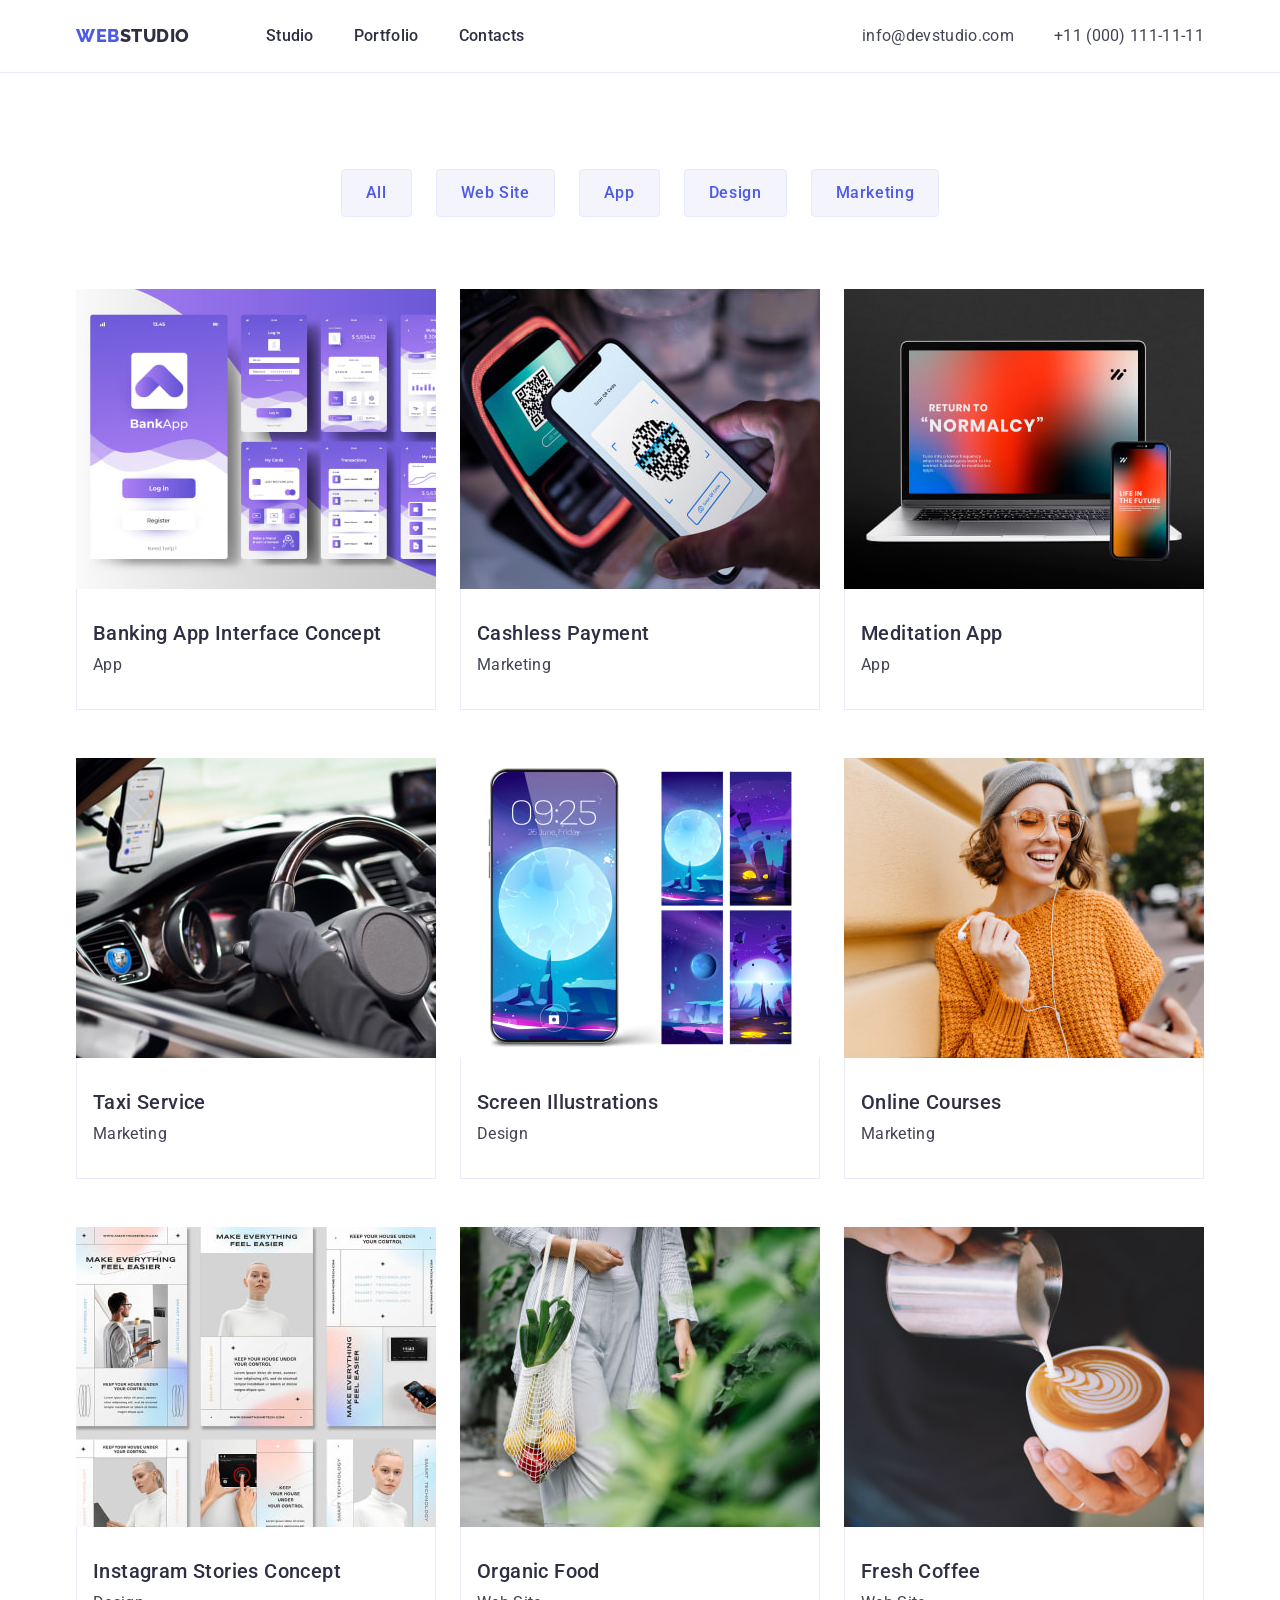
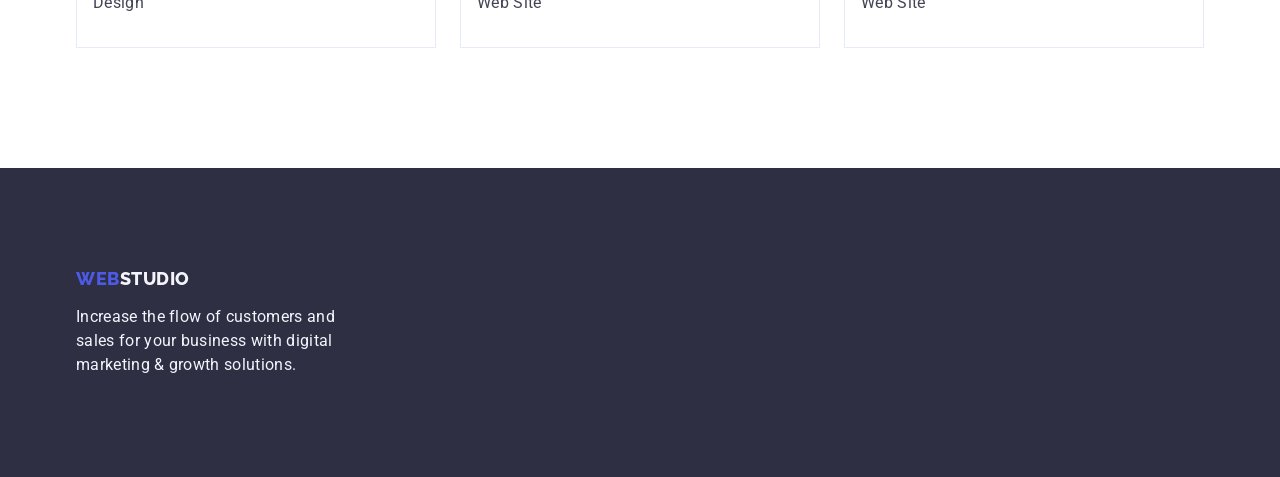
==== commit 4c429eff: "remade with all new recomendations" ====
--- a/portfolio.html
+++ b/portfolio.html
@@ -97,9 +97,9 @@
             </li>
           </ul>
           <!-- Cases -->
-          <ul class="portfolio-list list">
+          <ul class="portfolio-list list card-set">
             <!-- 1 -->
-            <li class="portfolio-item">
+            <li class="portfolio-item card-set-item">
               <a class="portfolio-link link" href="">
                 <img
                   class="portfolio-img"
@@ -117,7 +117,7 @@
               </a>
             </li>
             <!-- 2 -->
-            <li class="portfolio-item">
+            <li class="portfolio-item card-set-item">
               <a class="portfolio-link link" href="">
                 <img
                   class="portfolio-img"
@@ -133,7 +133,7 @@
               </a>
             </li>
             <!-- 3 -->
-            <li class="portfolio-item">
+            <li class="portfolio-item card-set-item">
               <a class="portfolio-link link" href="">
                 <img
                   class="portfolio-img"
@@ -149,7 +149,7 @@
               </a>
             </li>
             <!-- 4 -->
-            <li class="portfolio-item">
+            <li class="portfolio-item card-set-item">
               <a class="portfolio-link link" href="">
                 <img
                   class="portfolio-img"
@@ -165,7 +165,7 @@
               </a>
             </li>
             <!-- 5 -->
-            <li class="portfolio-item">
+            <li class="portfolio-item card-set-item">
               <a class="portfolio-link link" href="">
                 <img
                   class="portfolio-img"
@@ -181,7 +181,7 @@
               </a>
             </li>
             <!-- 6 -->
-            <li class="portfolio-item">
+            <li class="portfolio-item card-set-item">
               <a class="portfolio-link link" href="">
                 <img
                   class="portfolio-img"
@@ -197,7 +197,7 @@
               </a>
             </li>
             <!-- 7 -->
-            <li class="portfolio-item">
+            <li class="portfolio-item card-set-item">
               <a class="portfolio-link link" href="">
                 <img
                   class="portfolio-img"
@@ -215,7 +215,7 @@
               </a>
             </li>
             <!-- 8 -->
-            <li class="portfolio-item">
+            <li class="portfolio-item card-set-item">
               <a class="portfolio-link link" href="">
                 <img
                   class="portfolio-img"
@@ -231,7 +231,7 @@
               </a>
             </li>
             <!-- 9 -->
-            <li class="portfolio-item">
+            <li class="portfolio-item card-set-item">
               <a class="portfolio-link link" href="">
                 <img
                   class="portfolio-img"
--- a/css/styles.css
+++ b/css/styles.css
@@ -1,46 +1,43 @@
 :root {
-  /* Primary brand */
+  /* Font */
+  --primary-font: 'Roboto', sans-serif;
+
+  /* Colors */
   --iris-color: #4d5ae5;
-  /* Pressed state */
   --ocean-color: #404bbf;
-  /* Dark */
   --navy-blue-color: #2e2f42;
-  /* Success */
   --green-color: #31d0aa;
-  /* Text */
   --slate-color: #434455;
-  /* Subtle text */
   --light-slate-color: #8e8f99;
-  /* Accent */
   --cornflower-color: #e7e9fc;
-  /* Light */
   --cloud-color: #f4f4fd;
-  /* Modal overlay */
   --navy-blue-modal-color: #2e2f4266;
-  /* Hero background */
   --gray-color: #2e2f42b2;
-  /* Whote background */
   --white-color: #ffffff;
-  /* Nodal background */
   --dairy-color: #fcfcfc;
-  /* --main-font-size: 16px; */
-  --main-line-height: 1.5;
-}
-
-/**
-  |============================
-  | General
+
+  /* Card set parameters */
+  --items: 2;
+  --indent: 20px;
+
+  /* Others */
+}
+
+/**
+  |============================
+  | Common styles
   |============================
 */
 
 body {
-  font-family: 'Roboto', sans-serif;
+  font-family: var(--primary-font);
   background-color: var(--white-color);
   color: var(--slate-color);
-  /* font-size: var(--main-font-size); */
-  line-height: var(--main-line-height);
-}
-
+  line-height: 1.5;
+  letter-spacing: 0.02em;
+}
+
+/* Reset */
 h1,
 h2,
 h3,
@@ -48,8 +45,7 @@
 h5,
 h6,
 p {
-  margin-top: 0;
-  margin-bottom: 0;
+  margin: 0;
 }
 
 address {
@@ -58,13 +54,14 @@
 
 img {
   display: block;
+  width: 100%;
+  height: auto;
 }
 
 .list {
   list-style: none;
-  margin-top: 0;
-  margin-bottom: 0;
-  padding-left: 0;
+  margin: 0;
+  padding: 0;
 }
 
 .link {
@@ -74,8 +71,14 @@
 
 .button {
   font-family: inherit;
-  line-height: var(--main-line-height);
+  line-height: inherit;
   cursor: pointer;
+}
+
+/* Base styles */
+.section {
+  padding-top: 120px;
+  padding-bottom: 120px;
 }
 
 .container {
@@ -99,18 +102,32 @@
 
 /**
   |============================
+  | Card set
+  |============================
+*/
+
+.card-set {
+  display: flex;
+  flex-wrap: wrap;
+  gap: var(--indent);
+}
+.card-set-item {
+  width: calc((100% - var(--indent) * (var(--items) - 1)) / var(--items));
+}
+
+/**
+  |============================
   | Header
   |============================
 */
 
 .header {
+  border-bottom: 1px solid var(--cornflower-color);
   padding: 24px 0;
-  border-bottom: 1px solid var(--cornflower-color);
 }
 
 .header-container {
   display: flex;
-  justify-content: space-between;
   align-items: center;
 }
 
@@ -136,14 +153,15 @@
 
 .header-nav-list {
   display: flex;
+  align-items: center;
   gap: 40px;
-  align-items: center;
-}
-
-/* .header-nav-item {
-} */
+}
+
+.header-nav-item {
+}
 
 .header-nav-link {
+  padding: 24px 0;
   font-weight: 500;
   letter-spacing: 0.02em;
   color: var(--navy-blue-color);
@@ -152,6 +170,10 @@
 .header-nav-link:hover,
 .header-nav-link:focus {
   color: var(--ocean-color);
+}
+
+.header-adress {
+  margin-left: auto;
 }
 
 .header-adress-list {
@@ -189,7 +211,7 @@
   line-height: 1.07;
   text-align: center;
   letter-spacing: 0.02em;
-  width: 496px;
+  max-width: 496px;
   margin-left: auto;
   margin-right: auto;
   margin-bottom: 48px;
@@ -199,6 +221,8 @@
   background-color: var(--iris-color);
   font-weight: 500;
   letter-spacing: 0.04em;
+  min-width: 169px;
+  height: 56px;
   color: inherit;
   display: block;
   margin-left: auto;
@@ -220,8 +244,6 @@
 */
 
 .advantages {
-  padding-top: 120px;
-  padding-bottom: 120px;
 }
 
 /* .advantages-container {
@@ -231,12 +253,11 @@
 } */
 
 .advantages-list {
-  display: flex;
-  justify-content: space-between;
+  --indent: 24px;
 }
 
 .advantages-item {
-  width: 264px;
+  --items: 4;
 }
 
 .advantages-item-title {
@@ -259,7 +280,7 @@
 */
 
 .selection {
-  padding-bottom: 120px;
+  padding-top: 0;
 }
 
 .selection-title {
@@ -273,12 +294,12 @@
 }
 
 .selection-list {
-  display: flex;
-  justify-content: space-between;
-}
-
-/* .selection-item {
-} */
+  --indent: 24px;
+}
+
+.selection-item {
+  --items: 3;
+}
 
 /* .selection-img {
 } */
@@ -294,8 +315,6 @@
 
 .team {
   background-color: var(--cloud-color);
-  padding-top: 120px;
-  padding-bottom: 120px;
 }
 
 .team-title {
@@ -309,12 +328,13 @@
 }
 
 .team-list {
-  display: flex;
-  justify-content: space-between;
+  --indent: 24px;
 }
 
 .team-item {
+  --items: 4;
   background-color: var(--white-color);
+  border-radius: 0 0 4px 4px;
 }
 
 .team-img {
@@ -352,7 +372,7 @@
 }
 
 .footer-logo {
-  display: block;
+  display: inline-block;
   font-family: 'Raleway', sans-serif;
   font-weight: 800;
   font-size: 18px;
@@ -392,9 +412,9 @@
 
 .filter-list {
   display: flex;
-  width: 586px;
-  justify-content: space-between;
-  margin: 0 auto 36px auto;
+  justify-content: center;
+  gap: 24px;
+  margin: 0 auto 72px auto;
 }
 
 /* .filter-item {
@@ -408,14 +428,14 @@
   border: 1px solid var(--cornflower-color);
   border-radius: 4px;
   display: block;
-  padding: 12px 24px;
+  padding: 11px 24px;
 }
 
 .filter-button:hover,
 .filter-button:focus {
   background-color: var(--ocean-color);
   color: var(--white-color);
-  border-color: var(--ocean-color);
+  border-color: transparent;
 }
 
 /**
@@ -425,14 +445,13 @@
 */
 
 .portfolio-list {
-  display: flex;
-  flex-wrap: wrap;
   row-gap: 48px;
-  column-gap: 24px;
+  --indent: 24px;
   /* justify-content: space-between; */
 }
 
 .portfolio-item {
+  --items: 3;
 }
 
 .portfolio-img {
